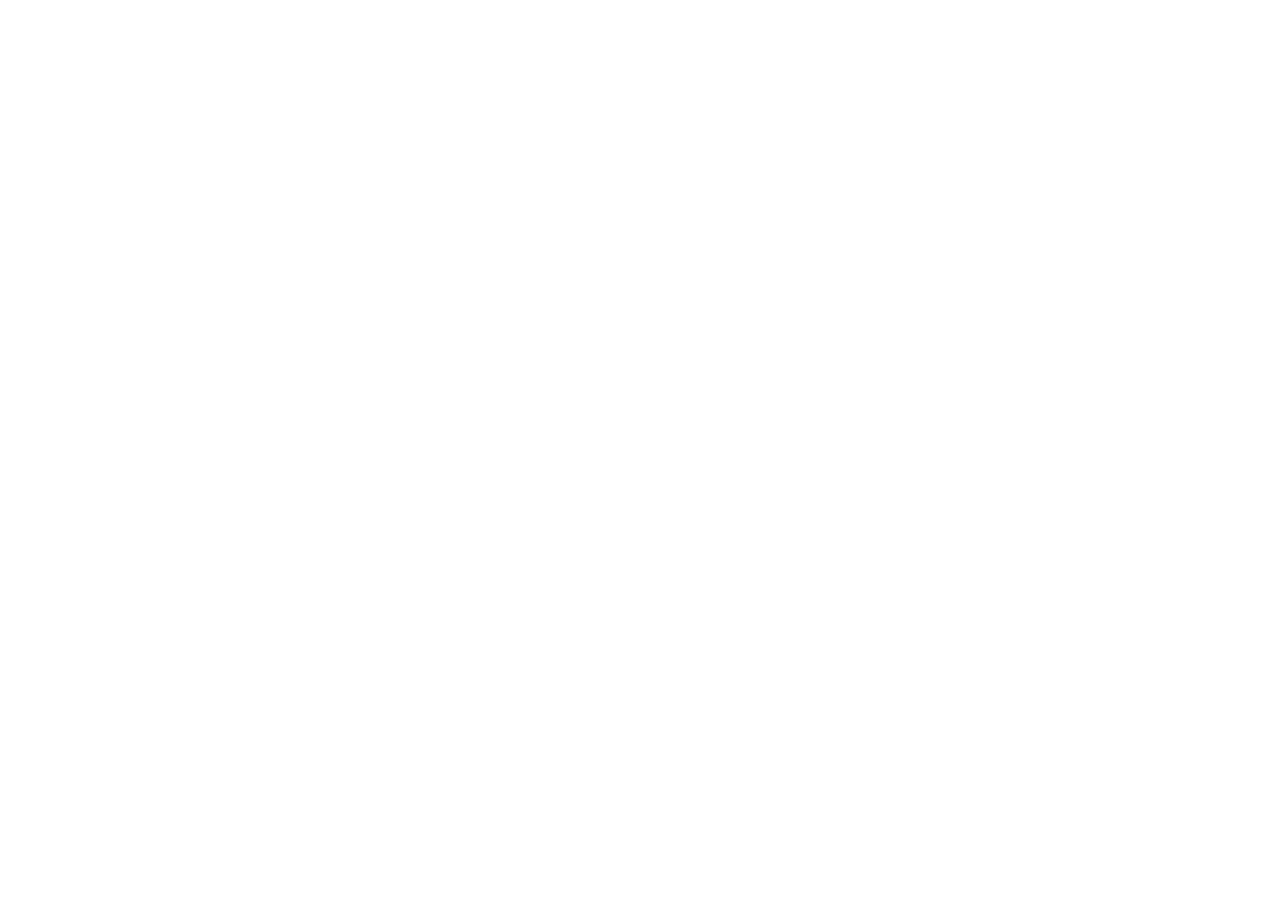
==== index.html @ 17acf465 "updated" ====
<!DOCTYPE html>
<html lang="en">
<head>
    <meta charset="UTF-8">
    <meta http-equiv="X-UA-Compatible" content="IE=edge">
    <meta name="viewport" content="width=device-width, initial-scale=1.0">
    <title>Document</title>
    <link rel="stylesheet" href="style.css">
</head>
<body>
    
    

    <script src="script.js"></script>
</body>
</html>
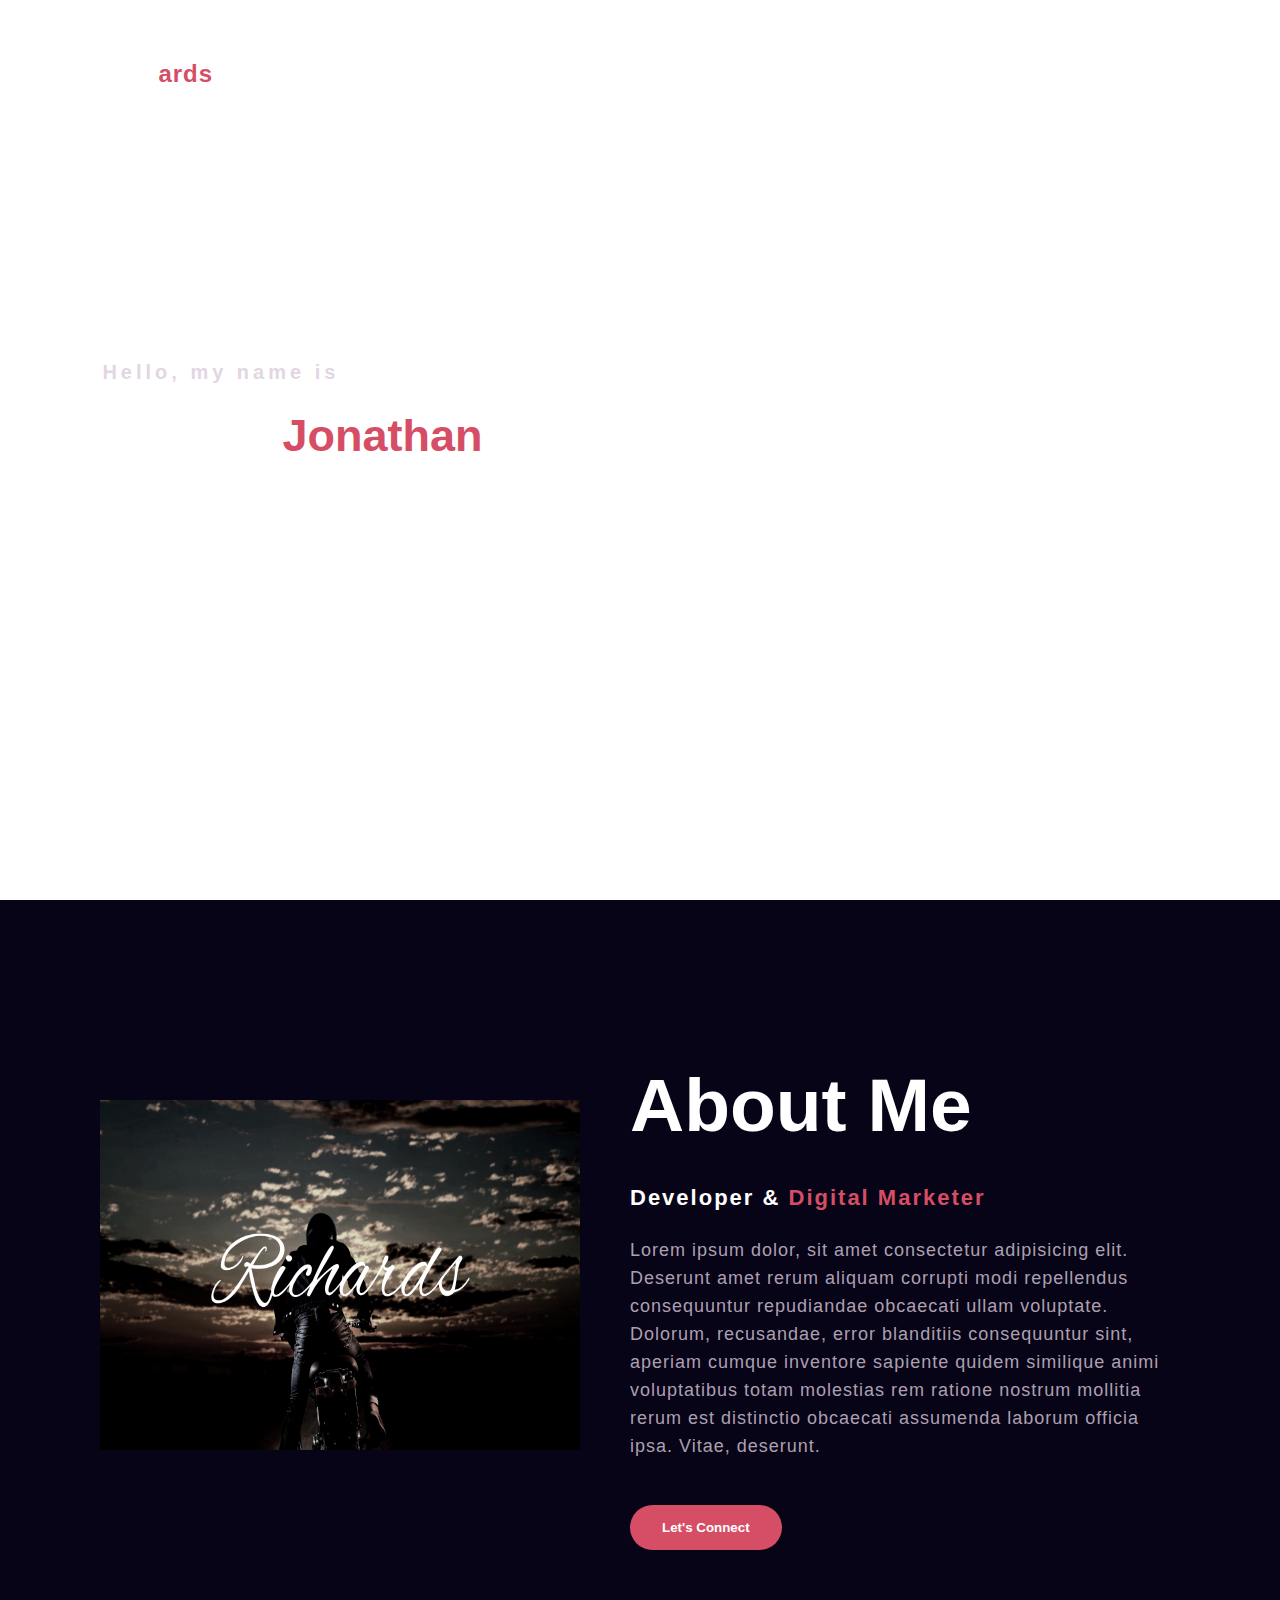
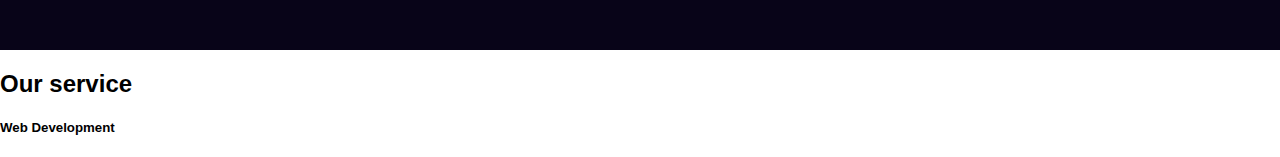
==== commit 614282bf: "update" ====
--- a/index.html
+++ b/index.html
@@ -6,10 +6,57 @@
     <meta name="viewport" content="width=device-width, initial-scale=1.0">
     <title>Document</title>
     <link rel="stylesheet" href="style.css">
+
 </head>
 <body>
+    <div class="icon">
+        <nav>
+            <h2 class="logo">Rich<span>ards</span></h2>
+            <ul>
+                <li>
+                    <a href="#">Home</a>
+                    <a href="#">About Us</a>
+                    <a href="#">Skills</a>              
+                </li>
+            </ul>
+            
+        </nav>
+        <div class="content">
+            <h4>Hello, my name is</h4>
+            <h1>Richard <span>Jonathan</span></h1>
+            <h3>I'am a web Developer.</h3>
     
-    
+        </div>
+    </div>
+
+    <!----about me-->
+    <section class="about">
+        <div class="main">
+            <img src="./image/Black And White Simple Ride To Die Wallpaper Desktop.png" >
+            <div class="about-text">
+                <h2>About Me</h2>
+                <h5>Developer &<span> Digital Marketer</span></h5>
+                <p>Lorem ipsum dolor, sit amet consectetur adipisicing elit. Deserunt amet rerum aliquam corrupti modi repellendus consequuntur repudiandae obcaecati ullam voluptate. Dolorum, recusandae, error blanditiis consequuntur sint, aperiam cumque inventore sapiente quidem similique animi voluptatibus totam molestias rem ratione nostrum mollitia rerum est distinctio obcaecati assumenda laborum officia ipsa. Vitae, deserunt.
+                </p>
+                <button type="button">Let's Connect</button>
+            </div>
+        </div>
+    </section>
+
+    <!---service section---->
+    <div class="service">
+        <div class="title">
+            <h2>Our service</h2>
+        </div>
+
+        <div class="box">
+            <div class="card">
+                <i class="fas fa-bars"></i>
+                <h5>Web Development</h5>
+            </div>
+        </div>
+    </div>
+
 
     <script src="script.js"></script>
 </body>
--- a/style.css
+++ b/style.css
@@ -0,0 +1,136 @@
+body{
+    margin: 0;
+    padding: 0;
+    font-family: 'Josephin Sans', sans-serif;
+}
+
+.icon{
+    height: 100vh;
+    width: 100%;
+    background-image: url(./image/DSC_7074\ \(1\).JPG);
+    background-size: cover;
+    background-position: center;
+}
+
+nav{
+    display: flex;
+    justify-content: space-between;
+    padding-top: 40px;
+    padding-left: 8%;
+    padding-right: 8%;
+}
+.logo{
+    color: white;
+    size: 35px;
+    letter-spacing: 1px;
+    cursor: pointer;
+}
+span{
+    color: rgb(214, 78, 101);
+}
+
+nav ul li{
+    list-style-type: none;
+    display: inline-block;
+    justify-content: space-between;
+    padding: 10px 25px;
+    
+}
+nav ul li a{
+    text-decoration: none;
+    color: white;
+    font-weight: bold;
+    text-transform: capitalize;
+    margin-left: 25px;
+    justify-content: center;
+}
+nav ul li a:hover{
+    color: rgb(214, 78, 101);
+    transition: .5s;
+}
+
+.content{
+    position: absolute;
+    top:50%;
+    left: 8%;
+    transform: translateY(-50%);
+
+}
+h1{
+    color: white;
+    font-size: 45px;
+    margin: 20px 0px 20px;
+}
+h3{
+    color: white;
+    font-size: 25px;
+    margin-bottom: 50px;
+}
+h4{
+    color: rgba(218, 203, 218, 0.8);
+    letter-spacing: 4px;
+    font-size: 20px;
+}
+
+.about{
+    width: 100%;
+    padding: 100px 0px;
+    background-color: #080418;
+}
+
+.about img{
+    height: 350px;
+    width:480px;
+}
+.about-text{
+    width: 550px; 
+
+}
+.main{
+    width: 1130px;
+    max-width: 95%;
+    margin: 0 auto;
+    display: flex;
+    align-items: center;
+    justify-content: space-around;
+    
+}
+
+.about-text h2{
+    color: white;
+    font-size: 75px;
+    text-transform: capitalize;
+    margin-bottom: 20px;
+
+}
+.about-text h5{
+    color: white;
+    letter-spacing: 2px;
+    font-size: 22px;
+    margin-bottom: 25px;
+    text-transform: capitalize;
+}
+
+.about-text p{
+    color: rgba(218, 203, 218, 0.8);
+    letter-spacing: 1px;
+    line-height: 28px;
+    font-size: 18px;
+    margin-bottom: 45px;
+    align-items: center;
+}
+button{
+    background-color:rgb(214, 78, 101);
+    color: white;
+    border-radius: 30px;
+    text-decoration: none;
+    border: 2px solid transparent;
+    font-weight: bold;
+    padding: 13px 30px;
+    transition: .5s;
+}
+button:hover{
+    background-color: transparent;
+    border: 2px solid rgb(214, 78, 101); 
+    cursor: pointer;
+}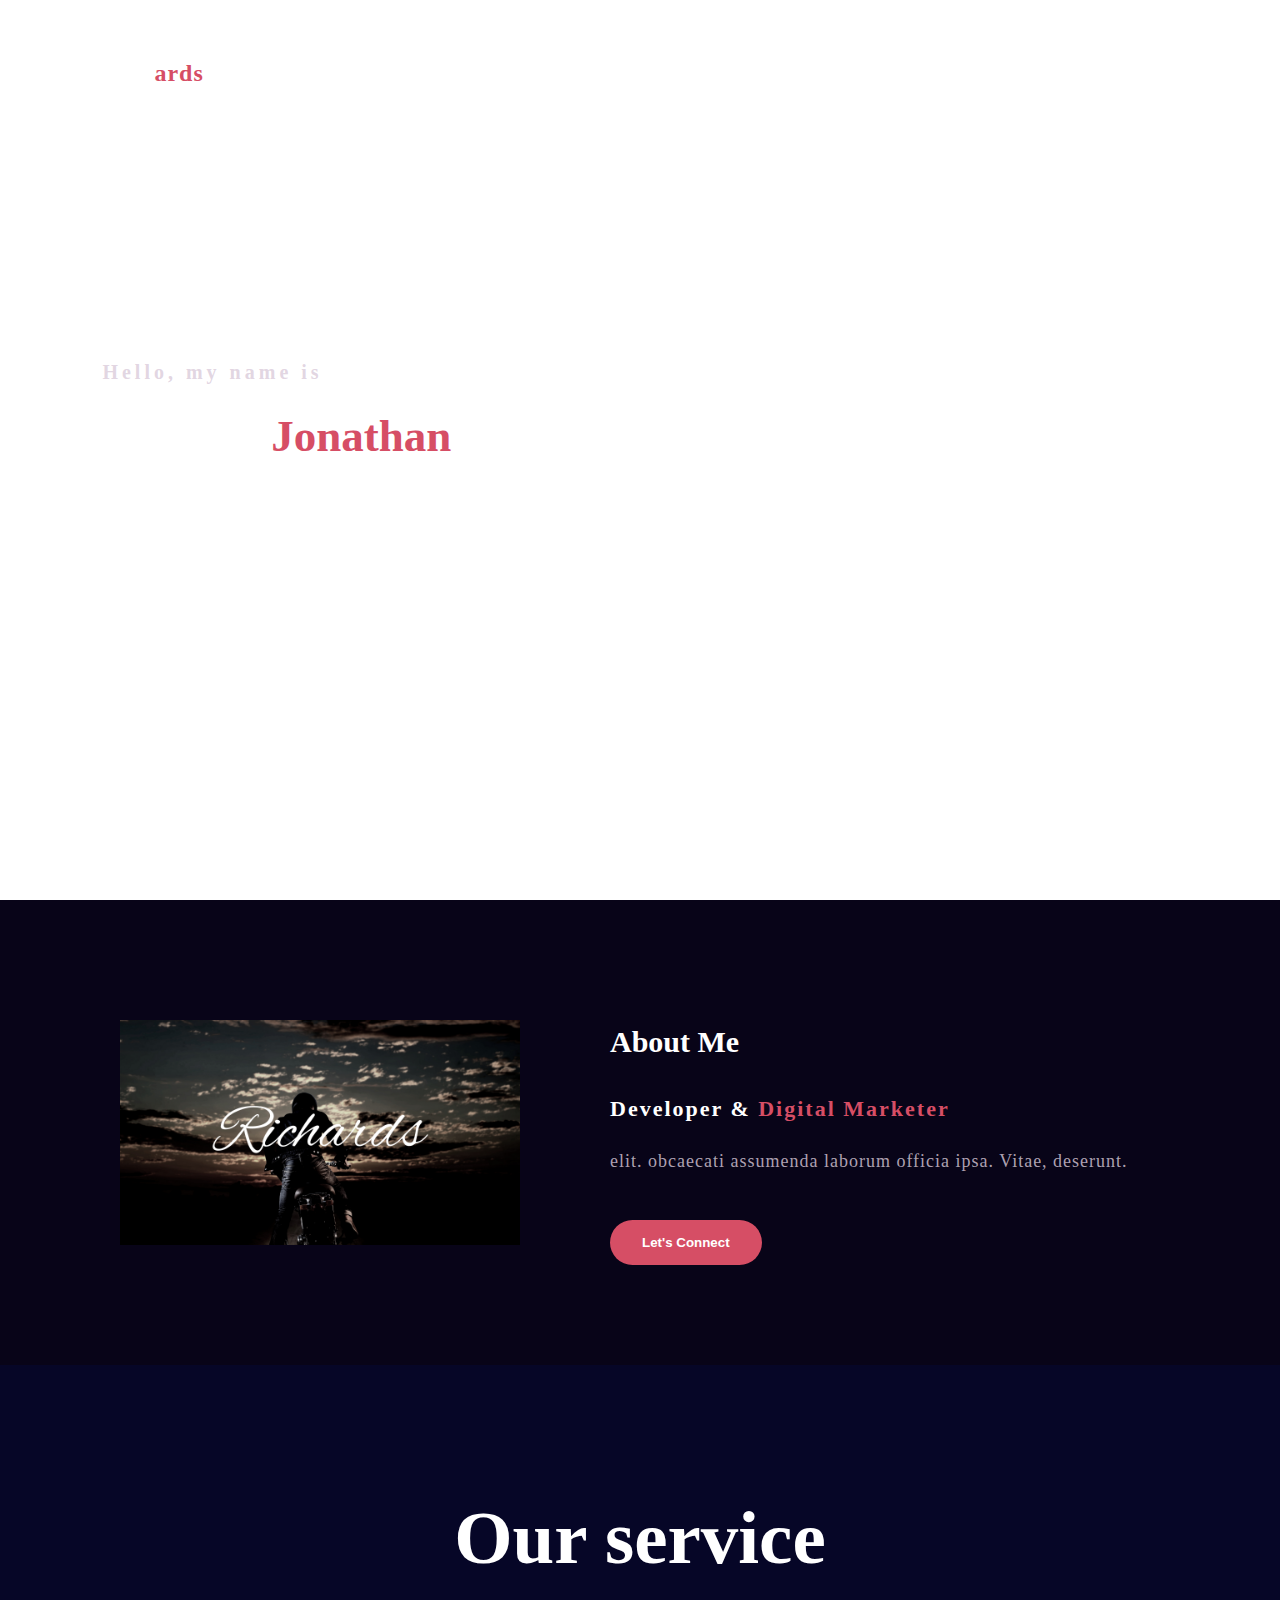
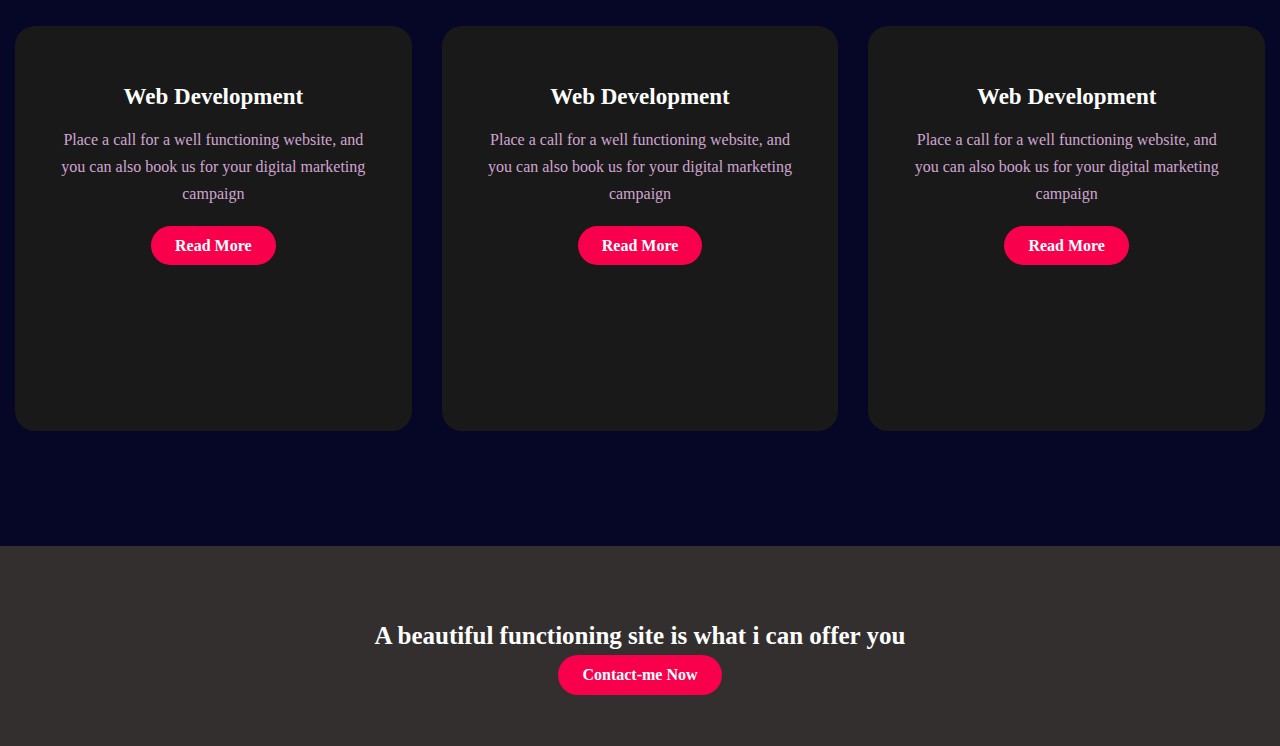
==== commit 0d157493: "games" ====
--- a/index.html
+++ b/index.html
@@ -36,7 +36,7 @@
             <div class="about-text">
                 <h2>About Me</h2>
                 <h5>Developer &<span> Digital Marketer</span></h5>
-                <p>Lorem ipsum dolor, sit amet consectetur adipisicing elit. Deserunt amet rerum aliquam corrupti modi repellendus consequuntur repudiandae obcaecati ullam voluptate. Dolorum, recusandae, error blanditiis consequuntur sint, aperiam cumque inventore sapiente quidem similique animi voluptatibus totam molestias rem ratione nostrum mollitia rerum est distinctio obcaecati assumenda laborum officia ipsa. Vitae, deserunt.
+                <p>elit. obcaecati assumenda laborum officia ipsa. Vitae, deserunt.
                 </p>
                 <button type="button">Let's Connect</button>
             </div>
@@ -46,15 +46,43 @@
     <!---service section---->
     <div class="service">
         <div class="title">
-            <h2>Our service</h2>
+            <h2 class="h2">Our service</h2>
         </div>
 
         <div class="box">
             <div class="card">
-                <i class="fas fa-bars"></i>
                 <h5>Web Development</h5>
+                <div class="pra">
+                    <p>Place a call for a well functioning website, and you can also book us for your digital marketing campaign</p>
+                    <p style= "text-align: center;">
+                        <a class="button" href="#">Read More</a>
+                    </p>
+                </div>
+            </div>
+            <div class="card">
+                <h5>Web Development</h5>
+                <div class="pra">
+                    <p>Place a call for a well functioning website, and you can also book us for your digital marketing campaign</p>
+                    <p style= "text-align: center;">
+                        <a class="button" href="#">Read More</a>
+                    </p>
+                </div>
+            </div>
+            <div class="card">
+                <h5>Web Development</h5>
+                <div class="pra">
+                    <p>Place a call for a well functioning website, and you can also book us for your digital marketing campaign</p>
+                    <p style= "text-align: center;">
+                        <a class="button" href="#">Read More</a>
+                    </p>
+                </div>
             </div>
         </div>
+    </div>
+    <!---contact us-->
+    <div class="contact-me">
+        <p>A beautiful functioning site is what i can offer you</p>
+        <a href="#" class="button-two">Contact-me Now</a>
     </div>
 
 
--- a/style.css
+++ b/style.css
@@ -1,7 +1,7 @@
 body{
     margin: 0;
     padding: 0;
-    font-family: 'Josephin Sans', sans-serif;
+    font-family: 'cursive';
 }
 
 .icon{
@@ -76,14 +76,16 @@
     width: 100%;
     padding: 100px 0px;
     background-color: #080418;
+    
 }
 
 .about img{
-    height: 350px;
-    width:480px;
+    height: auto;
+    width:400px;
+  
 }
 .about-text{
-    width: 550px; 
+    width: 550px;
 
 }
 .main{
@@ -98,7 +100,7 @@
 
 .about-text h2{
     color: white;
-    font-size: 75px;
+    font-size: 30px;
     text-transform: capitalize;
     margin-bottom: 20px;
 
@@ -133,4 +135,104 @@
     background-color: transparent;
     border: 2px solid rgb(214, 78, 101); 
     cursor: pointer;
+}
+
+.service{
+    background: #060627;
+    width: 100%;
+    padding: 100px 0px;
+    
+    }
+
+.h2{
+    width: 100%;
+    color: white;
+    font-size: 75px;
+    margin: 30px auto;
+    text-align: center;
+
+}
+
+.box{
+    display: flex;
+    justify-content: center;
+    align-items: center;
+    min-height: 400px;
+}
+.card{
+    height: 365px;
+    width: 335px;
+    padding: 20px 35px;
+    background: #191919;
+    border-radius: 20px;
+    margin: 15px;
+    position: relative;
+    overflow: hidden;
+    text-align: center;
+}
+
+.card i{
+    font-size: 50px;
+    display: block;
+    text-align: center;
+    margin: 25px 0px;
+    color: #f9004d;
+}
+
+h5{
+    color:white;
+    font-size: 23px;
+    margin-bottom: 15px;
+}
+.pra p{
+    color: #fcfc;
+    font-size: 16px;
+    line-height: 27px;
+    margin-bottom: 25px;
+}
+.card .button{
+    background-color: #f9004d;
+    color: white;
+    text-decoration: none;
+    border: 2px solid transparent;
+    font-weight: bold;
+    padding:9px 22px;
+    border-radius: 30px;
+    transition: .4s; 
+}
+.card .button:hover{
+    background-color: transparent;
+    border: 2px solid rgb(214, 78, 101);
+    cursor: pointer;
+}
+
+.contact-me{
+    height: 200px;
+    width: 100%;
+    display: flex;
+    flex-direction: column;
+    justify-content: center;
+    align-items: center;
+    background: #332f2f;
+}
+.contact-me p{
+    color: white;
+    font-weight: bold;
+    font-size: 25px;
+    margin-bottom: 5px;
+}
+.contact-me .button-two{
+    background-color: #f9004d;
+    color: white;
+    text-decoration: none;
+    border: 2px solid transparent;
+    font-weight: bold;
+    padding:9px 22px;
+    border-radius: 30px;
+    transition: .4s; 
+}
+.contact-me .button-two:hover{
+    cursor: pointer;
+    background-color: transparent; 
+    border: 2px solid rgb(214, 78, 101);  
 }